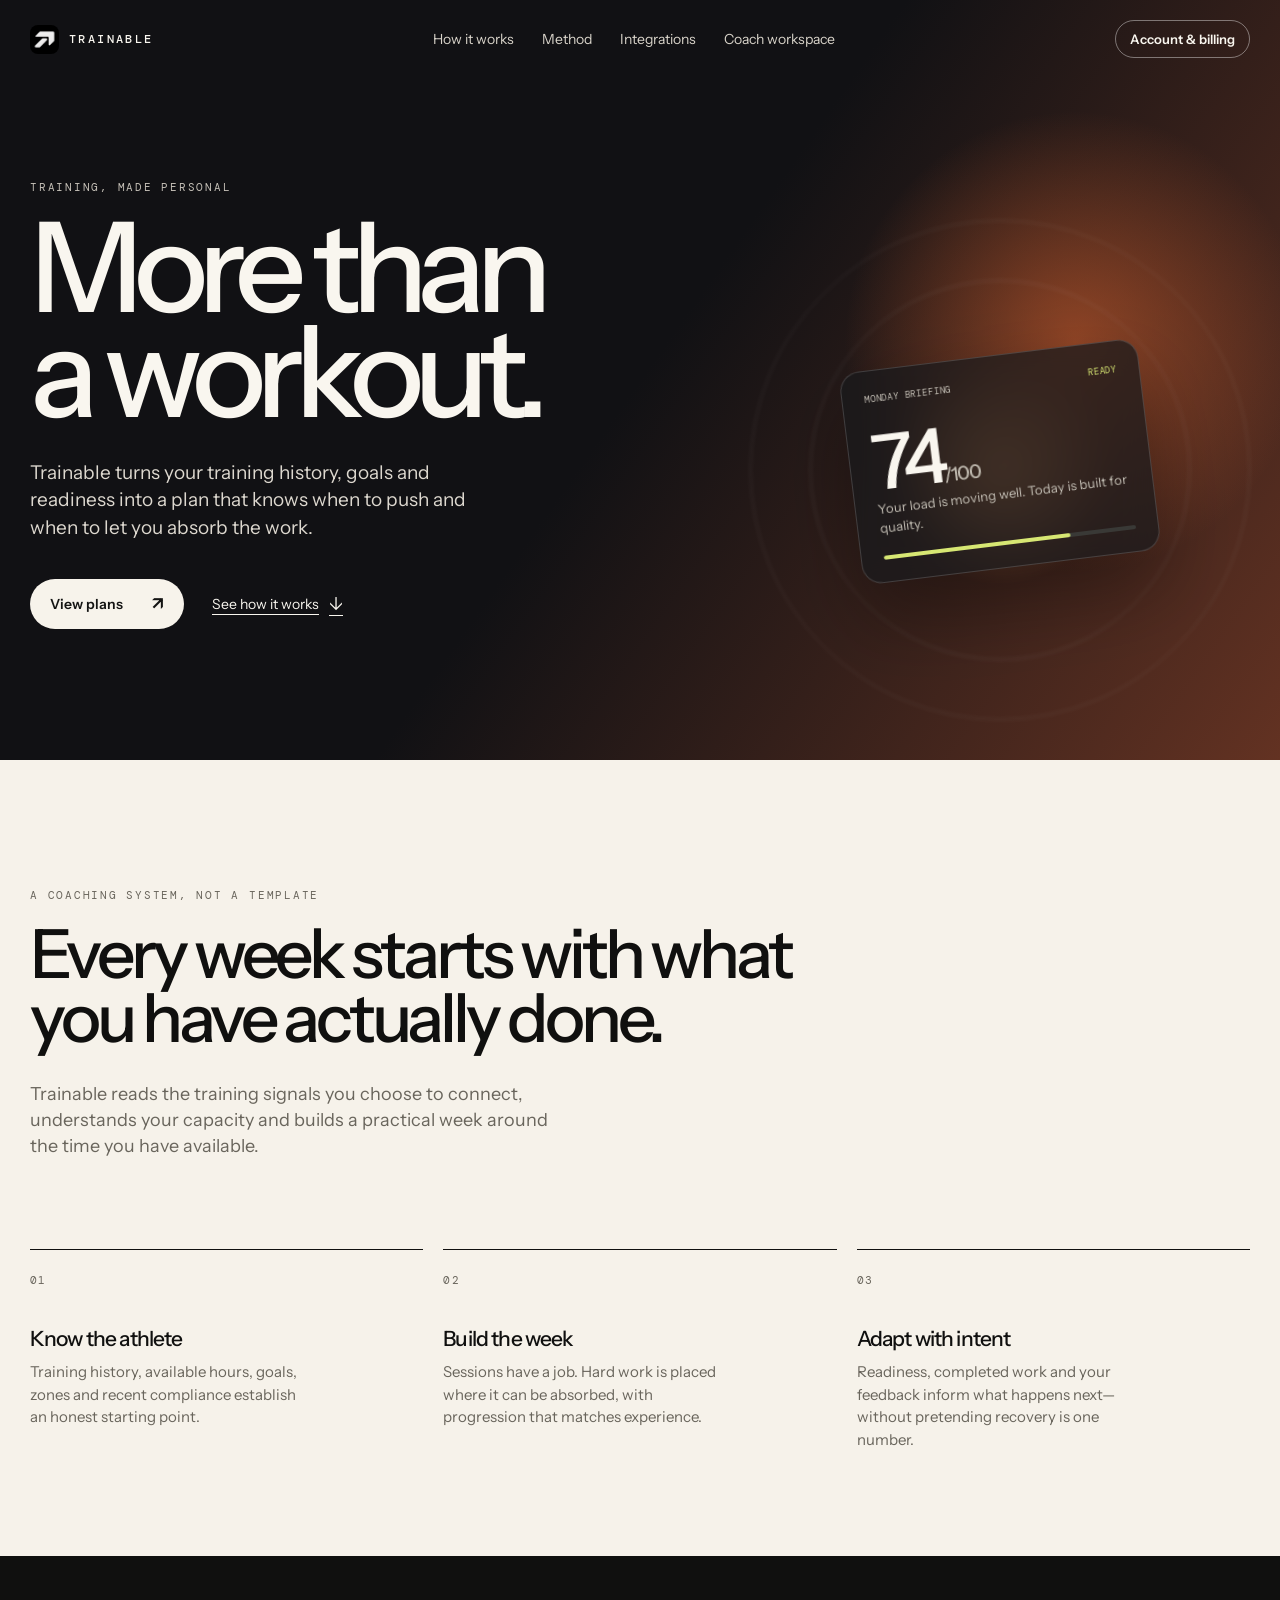
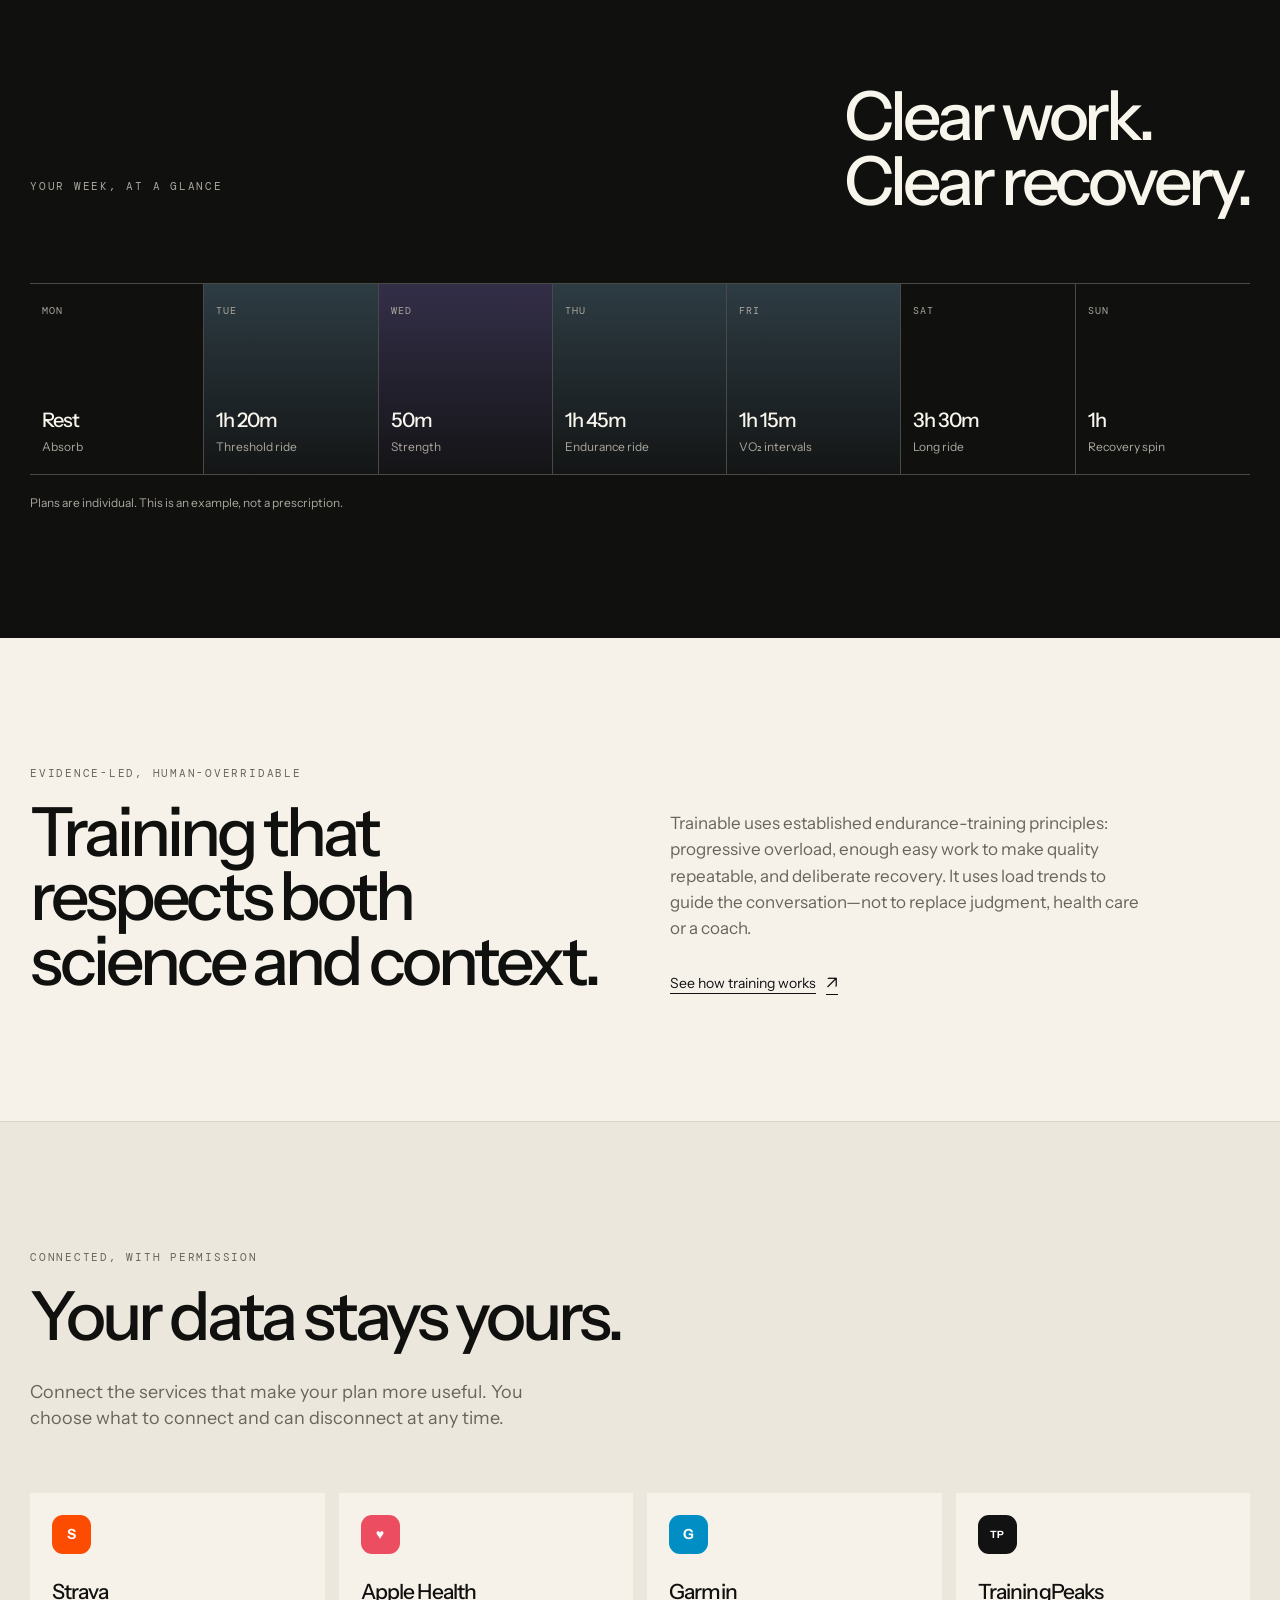
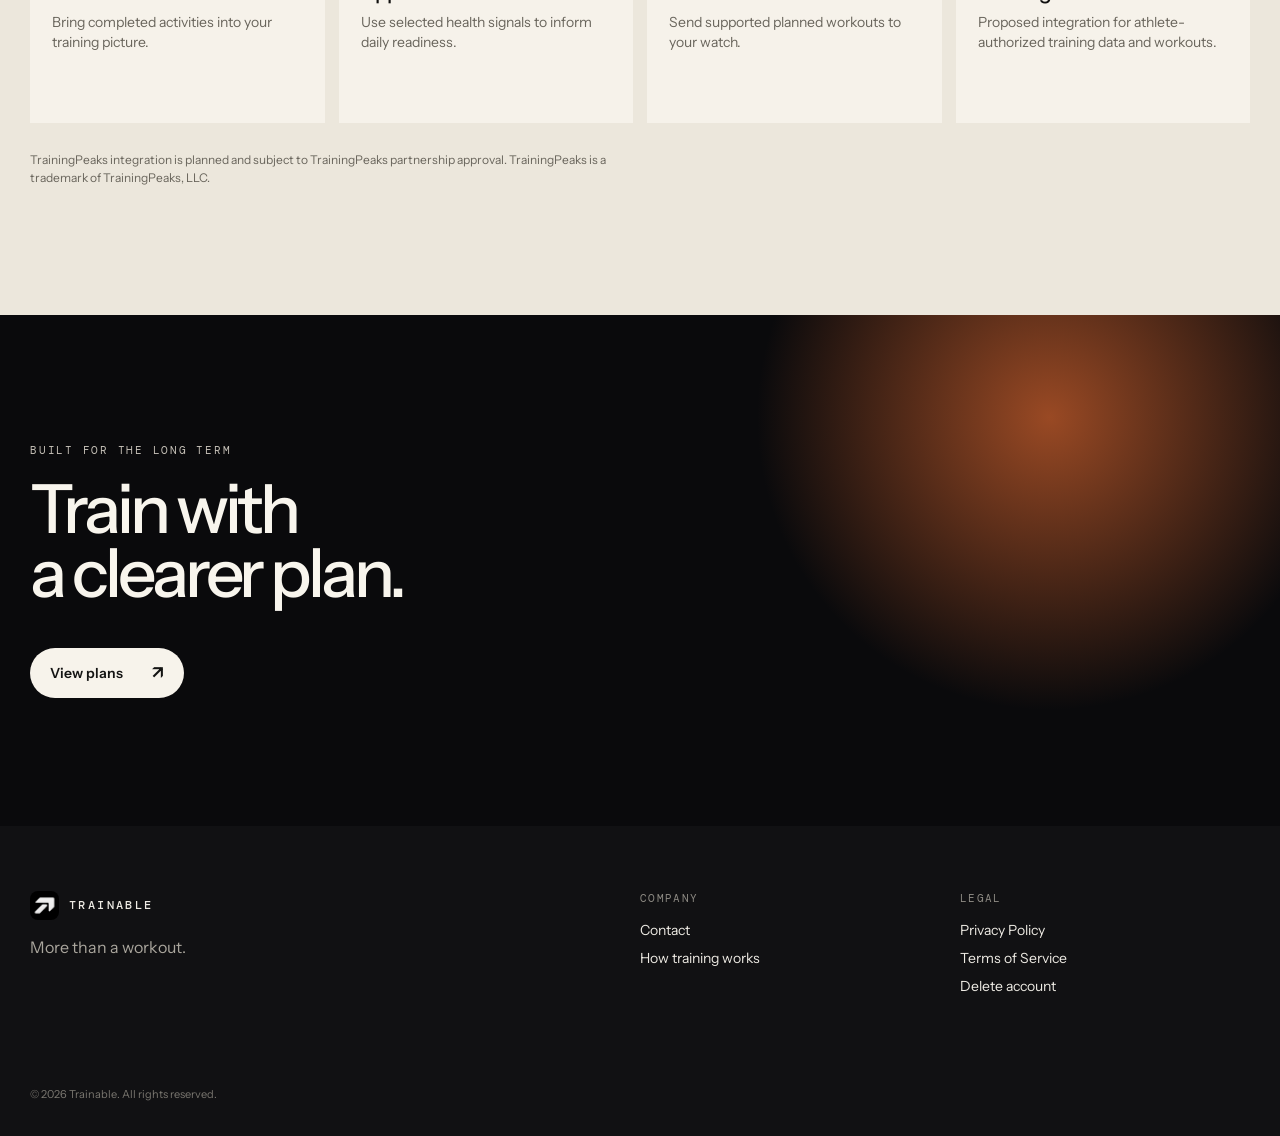
==== index.html @ 43d54b3a "Publish Trainable website and coach workspace" ====
<!doctype html>
<html lang="en">
  <head>
    <meta charset="utf-8" />
    <meta name="viewport" content="width=device-width, initial-scale=1" />
    <meta name="description" content="Trainable creates adaptive endurance training plans from your real training data, goals, and readiness." />
    <meta name="theme-color" content="#0a0a0c" />
    <title>Trainable — More than a workout</title>
    <link rel="icon" href="/assets/trainable-mark-dark.png" type="image/png" />
    <link rel="stylesheet" href="/styles.css" />
  </head>
  <body>
    <header class="site-header">
      <a class="wordmark" href="#top" aria-label="Trainable home">
        <img class="brand-logo" src="/assets/trainable-mark-dark.png" alt="" />
        <span>TRAINABLE</span>
      </a>
      <nav aria-label="Main navigation">
        <a href="#how-it-works">How it works</a>
        <a href="#method">Method</a>
        <a href="#integrations">Integrations</a>
        <a href="/coach/">Coach workspace</a>
      </nav>
      <a class="header-cta" href="/billing.html">Account & billing</a>
    </header>

    <main id="top">
      <section class="hero section">
        <p class="eyebrow">TRAINING, MADE PERSONAL</p>
        <h1>More than<br />a workout.</h1>
        <p class="hero-copy">Trainable turns your training history, goals and readiness into a plan that knows when to push and when to let you absorb the work.</p>
        <div class="hero-actions">
          <a class="button button-light" href="/billing.html">View plans <span>↗</span></a>
          <a class="text-link" href="#how-it-works">See how it works <span>↓</span></a>
        </div>
        <div class="hero-orbit" aria-hidden="true">
          <div class="orb orb-one"></div><div class="orb orb-two"></div><div class="orb orb-three"></div>
          <div class="hero-card">
            <div class="hero-card-top"><span>MONDAY BRIEFING</span><em>READY</em></div>
            <strong>74<span>/100</span></strong>
            <p>Your load is moving well. Today is built for quality.</p>
            <div class="meter"><i></i></div>
          </div>
        </div>
      </section>

      <section class="statement section" id="how-it-works">
        <p class="eyebrow">A COACHING SYSTEM, NOT A TEMPLATE</p>
        <h2>Every week starts with what you have actually done.</h2>
        <p class="lede">Trainable reads the training signals you choose to connect, understands your capacity and builds a practical week around the time you have available.</p>
        <div class="feature-grid">
          <article><span class="number">01</span><h3>Know the athlete</h3><p>Training history, available hours, goals, zones and recent compliance establish an honest starting point.</p></article>
          <article><span class="number">02</span><h3>Build the week</h3><p>Sessions have a job. Hard work is placed where it can be absorbed, with progression that matches experience.</p></article>
          <article><span class="number">03</span><h3>Adapt with intent</h3><p>Readiness, completed work and your feedback inform what happens next—without pretending recovery is one number.</p></article>
        </div>
      </section>

      <section class="week section">
        <div class="section-heading"><p class="eyebrow">YOUR WEEK, AT A GLANCE</p><h2>Clear work.<br />Clear recovery.</h2></div>
        <div class="week-board" aria-label="Example weekly training plan">
          <div class="day"><span>MON</span><b>Rest</b><small>Absorb</small></div>
          <div class="day ride"><span>TUE</span><b>1h 20m</b><small>Threshold ride</small></div>
          <div class="day gym"><span>WED</span><b>50m</b><small>Strength</small></div>
          <div class="day ride"><span>THU</span><b>1h 45m</b><small>Endurance ride</small></div>
          <div class="day ride"><span>FRI</span><b>1h 15m</b><small>VO₂ intervals</small></div>
          <div class="day"><span>SAT</span><b>3h 30m</b><small>Long ride</small></div>
          <div class="day"><span>SUN</span><b>1h</b><small>Recovery spin</small></div>
        </div>
        <p class="week-note">Plans are individual. This is an example, not a prescription.</p>
      </section>

      <section class="method section" id="method">
        <div><p class="eyebrow">EVIDENCE-LED, HUMAN-OVERRIDABLE</p><h2>Training that respects both science and context.</h2></div>
        <div class="method-copy"><p>Trainable uses established endurance-training principles: progressive overload, enough easy work to make quality repeatable, and deliberate recovery. It uses load trends to guide the conversation—not to replace judgment, health care or a coach.</p><a class="text-link" href="/training-method.html">See how training works <span>↗</span></a></div>
      </section>

      <section class="integrations section" id="integrations">
        <p class="eyebrow">CONNECTED, WITH PERMISSION</p>
        <h2>Your data stays yours.</h2>
        <p class="lede">Connect the services that make your plan more useful. You choose what to connect and can disconnect at any time.</p>
        <div class="integration-grid">
          <div><span class="integration-icon strava">S</span><h3>Strava</h3><p>Bring completed activities into your training picture.</p></div>
          <div><span class="integration-icon health">♥</span><h3>Apple Health</h3><p>Use selected health signals to inform daily readiness.</p></div>
          <div><span class="integration-icon garmin">G</span><h3>Garmin</h3><p>Send supported planned workouts to your watch.</p></div>
          <div><span class="integration-icon tp">TP</span><h3>TrainingPeaks</h3><p>Proposed integration for athlete-authorized training data and workouts.</p></div>
        </div>
        <p class="disclosure">TrainingPeaks integration is planned and subject to TrainingPeaks partnership approval. TrainingPeaks is a trademark of TrainingPeaks, LLC.</p>
      </section>

      <section class="cta section">
        <p class="eyebrow">BUILT FOR THE LONG TERM</p>
        <h2>Train with<br />a clearer plan.</h2>
        <a class="button button-light" href="/billing.html">View plans <span>↗</span></a>
      </section>
    </main>

    <footer>
      <div class="footer-brand"><a class="wordmark" href="#top"><img class="brand-logo" src="/assets/trainable-mark-dark.png" alt="" /><span>TRAINABLE</span></a><p>More than a workout.</p></div>
      <div><p class="footer-label">COMPANY</p><a href="mailto:matthewd7772@gmail.com">Contact</a><a href="/training-method.html">How training works</a></div>
      <div><p class="footer-label">LEGAL</p><a href="https://txrsajvaqhqrlpsgjeyn.supabase.co/storage/v1/object/public/public-docs/privacy-policy.txt">Privacy Policy</a><a href="https://txrsajvaqhqrlpsgjeyn.supabase.co/storage/v1/object/public/public-docs/terms-of-service.txt">Terms of Service</a><a href="mailto:matthewd7772@gmail.com?subject=Trainable%20account%20deletion">Delete account</a></div>
      <p class="copyright">© 2026 Trainable. All rights reserved.</p>
    </footer>
  </body>
</html>
---- styles.css ----
@import url('https://fonts.googleapis.com/css2?family=DM+Mono:wght@400;500&family=Instrument+Sans:ital,wdth,wght@0,75..100,400..700;1,75..100,400..700&display=swap');

:root { --paper:#f6f2ea; --ink:#10100f; --soft:#69655c; --line:#d9d3c8; --carbon:#0a0a0c; --card:#18191c; --ember:#df642e; --lime:#d7e773; }
* { box-sizing:border-box; } html { scroll-behavior:smooth; } body { margin:0; background:var(--paper); color:var(--ink); font-family:"Instrument Sans",Arial,sans-serif; } a { color:inherit; text-decoration:none; } .section { padding:clamp(72px,10vw,150px) max(24px,calc((100vw - 1220px)/2)); } .site-header { height:78px; width:100%; display:flex; align-items:center; justify-content:space-between; padding:0 max(24px,calc((100vw - 1220px)/2)); position:absolute; z-index:2; color:#f9f6ef; } .wordmark { display:flex; align-items:center; gap:10px; font-family:"DM Mono",monospace; font-size:12px; letter-spacing:.20em; font-weight:500; } .brand-logo { width:29px; height:29px; display:block; object-fit:cover; border-radius:8px; } nav { display:flex; gap:28px; font-size:14px; color:#d9d4ca; } nav a:hover,.text-link:hover { opacity:.65; } .header-cta { font-size:13px; font-weight:600; border:1px solid rgba(255,255,255,.4); padding:10px 14px; border-radius:100px; }
.hero { min-height:760px; overflow:hidden; position:relative; color:#f9f6ef; background:radial-gradient(circle at 84% 45%,rgba(217,98,46,.56),transparent 20%),linear-gradient(125deg,#111114 16%,#111114 50%,#633222 100%); padding-top:180px; } .eyebrow { margin:0 0 20px; font-family:"DM Mono",monospace; font-size:11px; letter-spacing:.16em; color:var(--soft); } .hero .eyebrow,.cta .eyebrow { color:#c5c0b7; } h1,h2,h3,p { margin-top:0; } h1 { max-width:760px; font-size:clamp(58px,9.8vw,142px); font-weight:500; letter-spacing:-.075em; line-height:.84; margin-bottom:34px; } .hero-copy { font-size:19px; line-height:1.45; max-width:460px; color:#ddd8cf; } .hero-actions { display:flex; align-items:center; gap:28px; margin-top:38px; } .button { display:inline-flex; gap:28px; align-items:center; border-radius:100px; padding:16px 20px; font-size:14px; font-weight:600; } .button-light { background:#f7f3eb; color:#141413; } .button span,.text-link span { font-size:18px; line-height:0; } .text-link { font-size:14px; display:inline-flex; gap:10px; align-items:center; text-decoration:underline; text-underline-offset:5px; }
.hero-orbit { width:500px; height:500px; position:absolute; right:max(24px,calc((100vw - 1220px)/2)); bottom:40px; } .orb { position:absolute; border-radius:50%; filter:blur(2px); } .orb-one { width:100%; height:100%; border:1px solid rgba(255,255,255,.13); } .orb-two { width:76%; height:76%; left:12%; top:12%; border:1px solid rgba(255,255,255,.15); } .orb-three { width:50%; height:50%; left:25%; top:25%; background:radial-gradient(circle,#f2a05e,transparent 65%); opacity:.55; } .hero-card { position:absolute; left:20%; top:27%; width:300px; padding:22px; background:rgba(23,24,27,.72); border:1px solid rgba(255,255,255,.16); backdrop-filter:blur(16px); border-radius:20px; transform:rotate(-7deg); box-shadow:0 35px 80px rgba(0,0,0,.34); } .hero-card-top { display:flex; justify-content:space-between; font-family:"DM Mono",monospace; color:#c6c1b7; font-size:9px; letter-spacing:.09em; } .hero-card-top em { font-style:normal; color:var(--lime); } .hero-card strong { display:block; font-size:76px; font-weight:500; letter-spacing:-.07em; margin:28px 0 6px; line-height:.8; } .hero-card strong span { font-size:19px; color:#beb8ae; letter-spacing:-.04em; } .hero-card p { color:#c6c1b7; font-size:13px; line-height:1.45; margin:0; } .meter { height:4px; background:#393936; border-radius:99px; margin-top:19px; overflow:hidden; } .meter i { display:block; width:74%; height:100%; background:var(--lime); border-radius:inherit; }
.statement { padding-bottom:90px; } h2 { font-size:clamp(40px,5.3vw,75px); font-weight:500; letter-spacing:-.06em; line-height:.95; max-width:790px; margin-bottom:30px; } .lede { max-width:540px; color:var(--soft); font-size:18px; line-height:1.45; } .feature-grid { display:grid; grid-template-columns:repeat(3,1fr); gap:20px; margin-top:90px; } .feature-grid article { border-top:1px solid var(--ink); padding-top:18px; } .number,.footer-label { color:var(--soft); font:11px "DM Mono",monospace; letter-spacing:.12em; } h3 { font-size:21px; font-weight:500; letter-spacing:-.04em; margin:38px 0 10px; } .feature-grid p { max-width:285px; color:var(--soft); font-size:15px; line-height:1.5; }
.week { background:var(--ink); color:#f8f5ed; } .section-heading { display:flex; align-items:flex-end; justify-content:space-between; } .section-heading h2 { margin-bottom:0; } .week .eyebrow { color:#aaa69d; } .week-board { margin-top:70px; display:grid; grid-template-columns:repeat(7,1fr); border-top:1px solid #4a4945; border-bottom:1px solid #4a4945; } .day { min-height:190px; padding:20px 12px; border-right:1px solid #4a4945; display:flex; flex-direction:column; } .day:last-child { border-right:0; } .day span { font:10px "DM Mono",monospace; color:#aaa69d; letter-spacing:.1em; } .day b { margin-top:auto; font-size:20px; letter-spacing:-.05em; font-weight:500; } .day small { margin-top:7px; color:#aaa69d; font-size:12px; } .day.ride { background:linear-gradient(180deg,rgba(131,190,222,.25),rgba(131,190,222,.03)); } .day.gym { background:linear-gradient(180deg,rgba(158,138,245,.25),rgba(158,138,245,.03)); } .week-note { color:#aaa69d; font-size:12px; margin:20px 0 0; }
.method { display:grid; grid-template-columns:1fr 1fr; gap:60px; border-bottom:1px solid var(--line); } .method h2 { margin-bottom:0; } .method-copy { padding-top:44px; max-width:470px; } .method-copy p { color:var(--soft); line-height:1.55; font-size:17px; margin-bottom:30px; }
.integrations { background:#ece7dc; } .integration-grid { margin-top:62px; display:grid; grid-template-columns:repeat(4,1fr); gap:14px; } .integration-grid>div { background:var(--paper); padding:22px; min-height:230px; display:flex; flex-direction:column; } .integration-grid h3 { margin:25px 0 8px; } .integration-grid p { color:var(--soft); font-size:14px; line-height:1.45; margin:0; } .integration-icon { display:grid; place-items:center; height:39px; width:39px; border-radius:11px; color:#fff; font-size:14px; font-weight:700; } .strava { background:#fc4c02; } .health { background:#ec4d61; } .garmin { background:#008ec4; } .tp { background:#121212; font-size:10px; } .disclosure { max-width:600px; color:var(--soft); font-size:12px; line-height:1.5; margin:28px 0 0; }
.cta { color:#f8f5ed; background:radial-gradient(circle at 82% 20%,rgba(214,100,46,.7),transparent 26%),#0a0a0c; } .cta h2 { margin-bottom:42px; } footer { min-height:310px; padding:65px max(24px,calc((100vw - 1220px)/2)) 30px; background:#111113; color:#eeebe4; display:grid; grid-template-columns:2fr 1fr 1fr; gap:30px; position:relative; } footer .wordmark { margin-bottom:17px; } .footer-brand>p { color:#aaa69d; } footer>div:not(.footer-brand) { display:flex; flex-direction:column; gap:10px; font-size:14px; } .footer-label { color:#8d8a83; margin:0 0 6px; } footer a:hover { color:var(--lime); } .copyright { position:absolute; bottom:24px; left:max(24px,calc((100vw - 1220px)/2)); color:#79766f; font-size:11px; }
.document-page { background:var(--paper); } .document-page .site-header { position:relative; color:var(--ink); border-bottom:1px solid var(--line); } .document-page .header-cta { border-color:var(--ink); } .document { max-width:940px; padding-top:110px; padding-bottom:130px; } .document h1 { font-size:clamp(55px,8vw,112px); max-width:900px; } .document .intro { font-size:21px; color:var(--soft); max-width:650px; line-height:1.45; margin-bottom:80px; } .document h2 { font-size:30px; margin:52px 0 15px; letter-spacing:-.045em; } .document main>p:not(.eyebrow):not(.intro) { max-width:680px; color:#3f3d38; font-size:17px; line-height:1.6; } .document-page footer { min-height:110px; display:block; padding-top:35px; } .document-page .copyright { position:static; }
@media (max-width:800px) { nav { display:none; } .hero { min-height:800px; padding-top:145px; } .hero-orbit { transform:scale(.75); transform-origin:bottom right; right:-75px; bottom:-5px; } .feature-grid,.integration-grid { grid-template-columns:1fr; gap:35px; } .feature-grid article { display:grid; grid-template-columns:70px 1fr; column-gap:10px; } .feature-grid h3 { margin:0; } .feature-grid p { grid-column:2; margin:12px 0 0; } .section-heading,.method { display:block; } .method-copy { padding-top:0; } .week-board { overflow-x:auto; grid-template-columns:repeat(7,112px); margin-right:-24px; } .day { min-height:170px; } .integration-grid>div { min-height:0; } footer { grid-template-columns:1fr 1fr; padding-bottom:85px; } .footer-brand { grid-column:1/-1; } }
@media (max-width:480px) { .header-cta { padding:8px 11px; } h1 { letter-spacing:-.08em; } .hero-copy { font-size:17px; max-width:330px; } .hero-actions { flex-direction:column; align-items:flex-start; gap:20px; } .hero-orbit { transform:scale(.58); right:-115px; bottom:-60px; } h2 { font-size:43px; } }

.billing-page { min-height:100vh; padding-top:160px; max-width:1220px; margin:auto; }
.billing-document .site-header { color:var(--ink); }
.billing-page h1 { font-size:clamp(54px,8vw,108px); max-width:760px; }
.billing-status { min-height:24px; margin:30px 0 0; color:var(--soft); font-size:15px; }
.billing-status.is-error { color:#aa2c22; }
.billing-form { display:grid; grid-template-columns:repeat(2,minmax(0,260px)) auto; gap:14px; align-items:end; margin-top:30px; }
.billing-form label { display:grid; gap:8px; color:var(--soft); font:11px "DM Mono",monospace; letter-spacing:.1em; }
.billing-form input { border:1px solid var(--line); background:#fffdfa; border-radius:4px; padding:14px; color:var(--ink); font:16px "Instrument Sans",sans-serif; }
.billing-form .button { border:0; cursor:pointer; }
.billing-plans { display:grid; grid-template-columns:repeat(2,minmax(0,360px)); gap:16px; margin-top:36px; }
.billing-plans[hidden], .billing-manage[hidden], .billing-form[hidden], .billing-social[hidden], .billing-sign-out[hidden] { display:none !important; }
.billing-social { display:flex; flex-wrap:wrap; gap:12px; align-items:center; margin-top:30px; }
.billing-social .button { border:1px solid var(--line); cursor:pointer; }
.billing-social p { flex-basis:100%; color:var(--soft); font-size:13px; margin:0; }
.billing-sign-out { display:inline-flex; border:0; background:none; cursor:pointer; margin-left:22px; color:inherit; }
.billing-plans article { background:var(--carbon); color:#f8f5ed; min-height:270px; padding:28px; display:flex; flex-direction:column; align-items:flex-start; }
.billing-plans article .eyebrow { color:#aaa69d; }.billing-plans h2 { font-size:40px; margin-bottom:12px; }.billing-plans p:not(.eyebrow) { color:#c8c3ba; line-height:1.45; }.billing-plans .button { margin-top:auto; border:0; cursor:pointer; }
.billing-manage { margin-top:28px; border:0; background:transparent; padding:0; cursor:pointer; color:var(--ink); }.billing-note { max-width:550px; margin-top:32px; color:var(--soft); font-size:13px; line-height:1.5; }
.billing-version { margin-top:12px; color:var(--soft); font:10px "DM Mono",monospace; letter-spacing:.08em; }
@media (max-width:800px) { .billing-page { padding-top:130px; }.billing-form,.billing-plans { grid-template-columns:1fr; max-width:420px; }.billing-form .button { width:max-content; } }
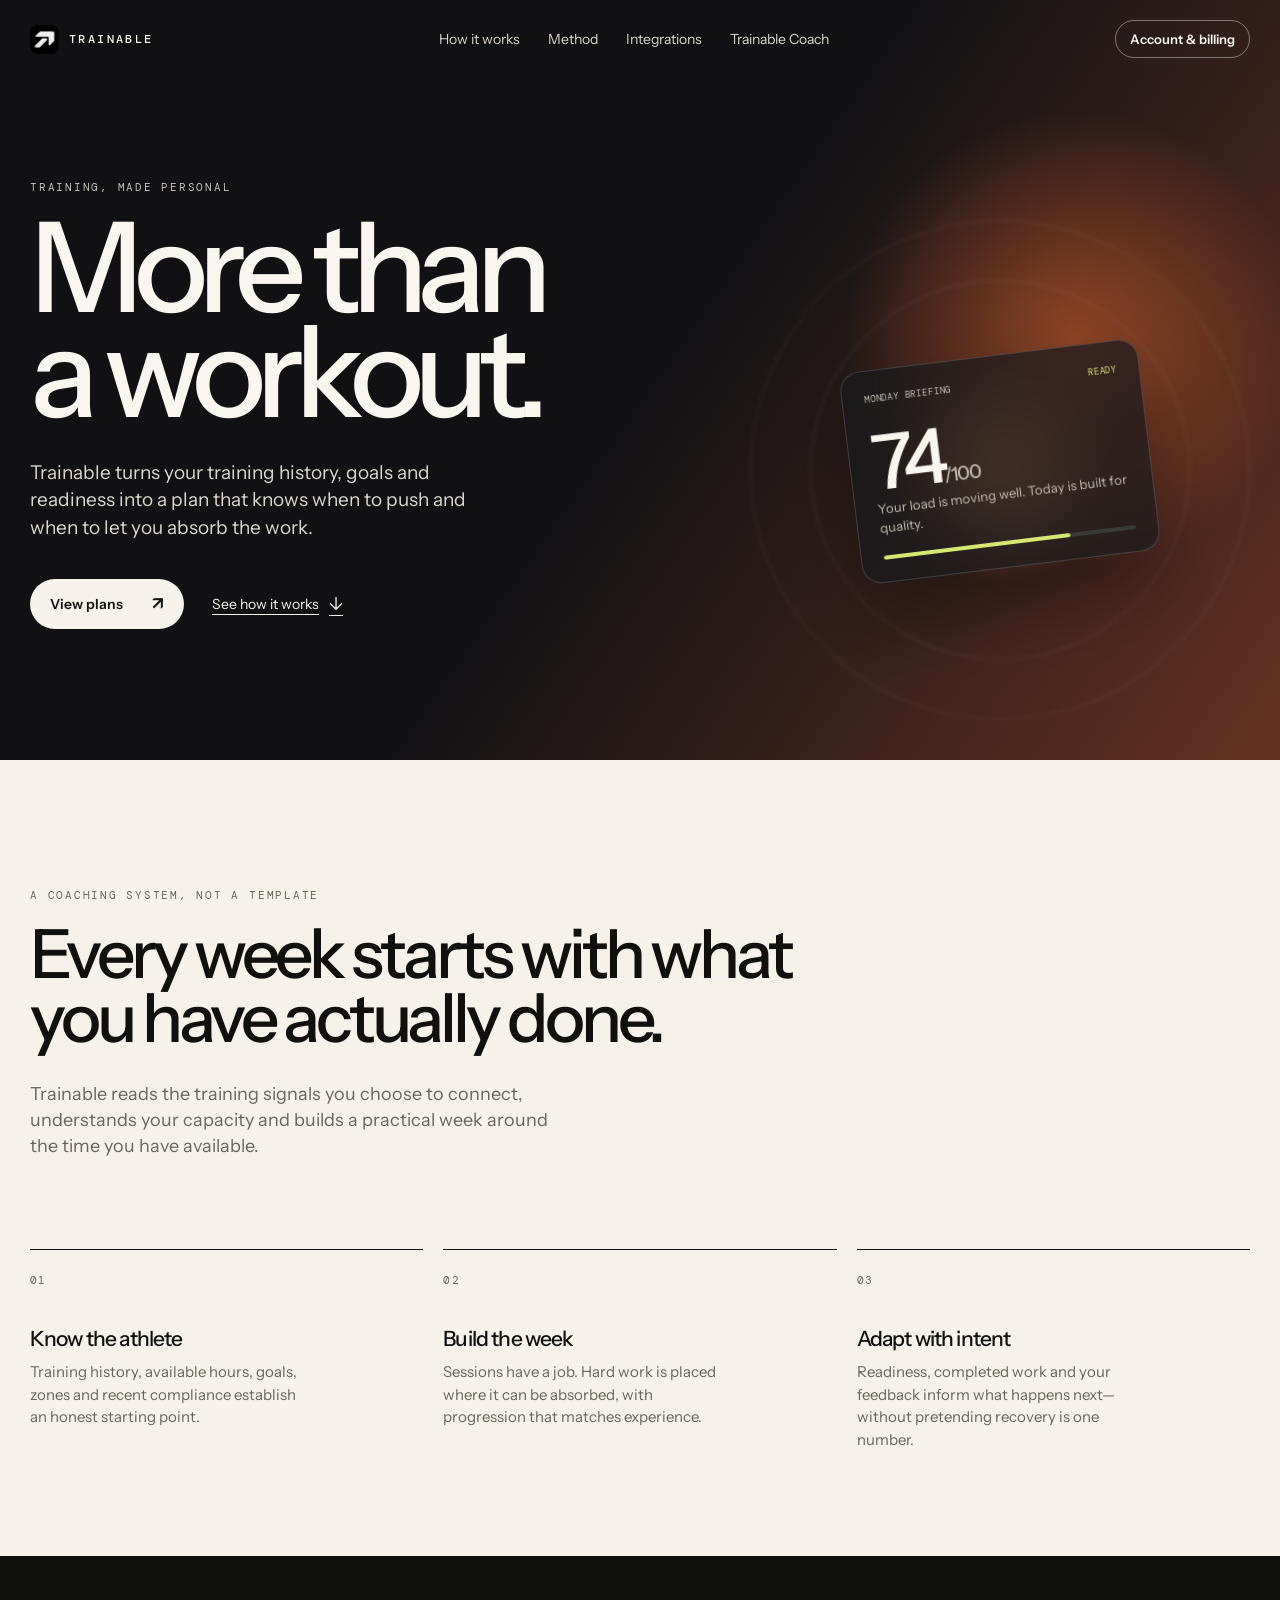
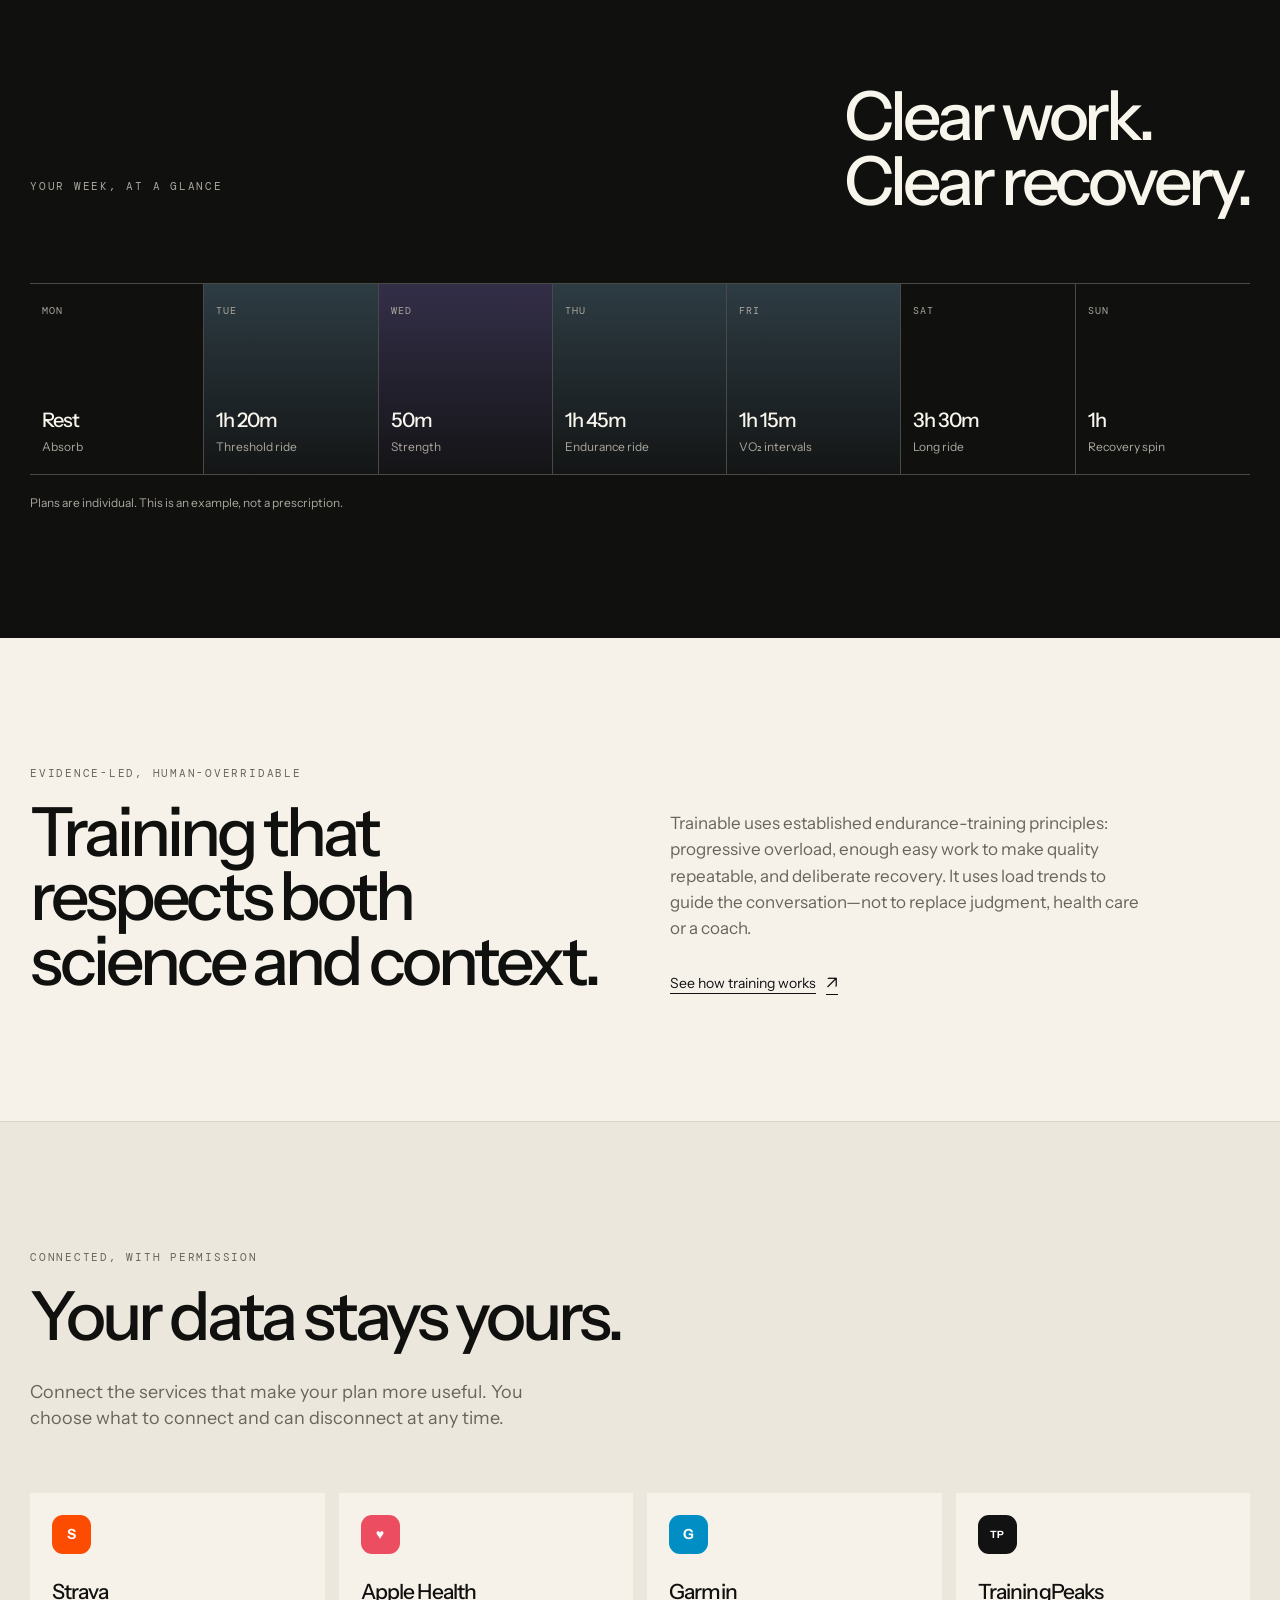
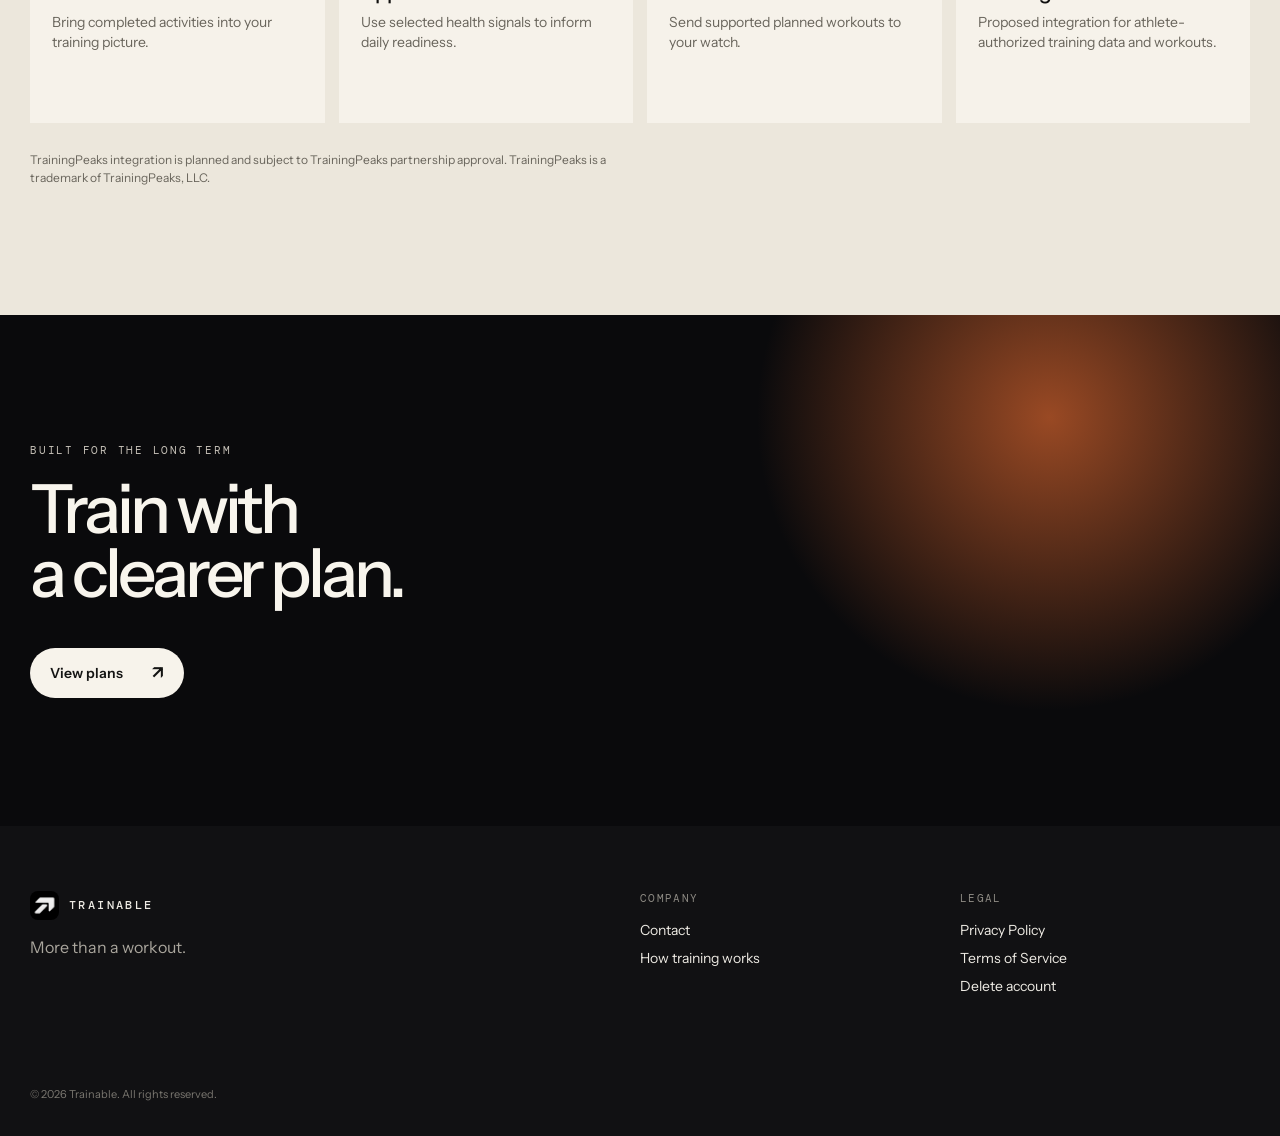
==== commit b9821dc3: "Publish Trainable-first website names" ====
--- a/index.html
+++ b/index.html
@@ -19,7 +19,7 @@
         <a href="#how-it-works">How it works</a>
         <a href="#method">Method</a>
         <a href="#integrations">Integrations</a>
-        <a href="/coach/">Coach workspace</a>
+        <a href="/coach/">Trainable Coach</a>
       </nav>
       <a class="header-cta" href="/billing.html">Account & billing</a>
     </header>
